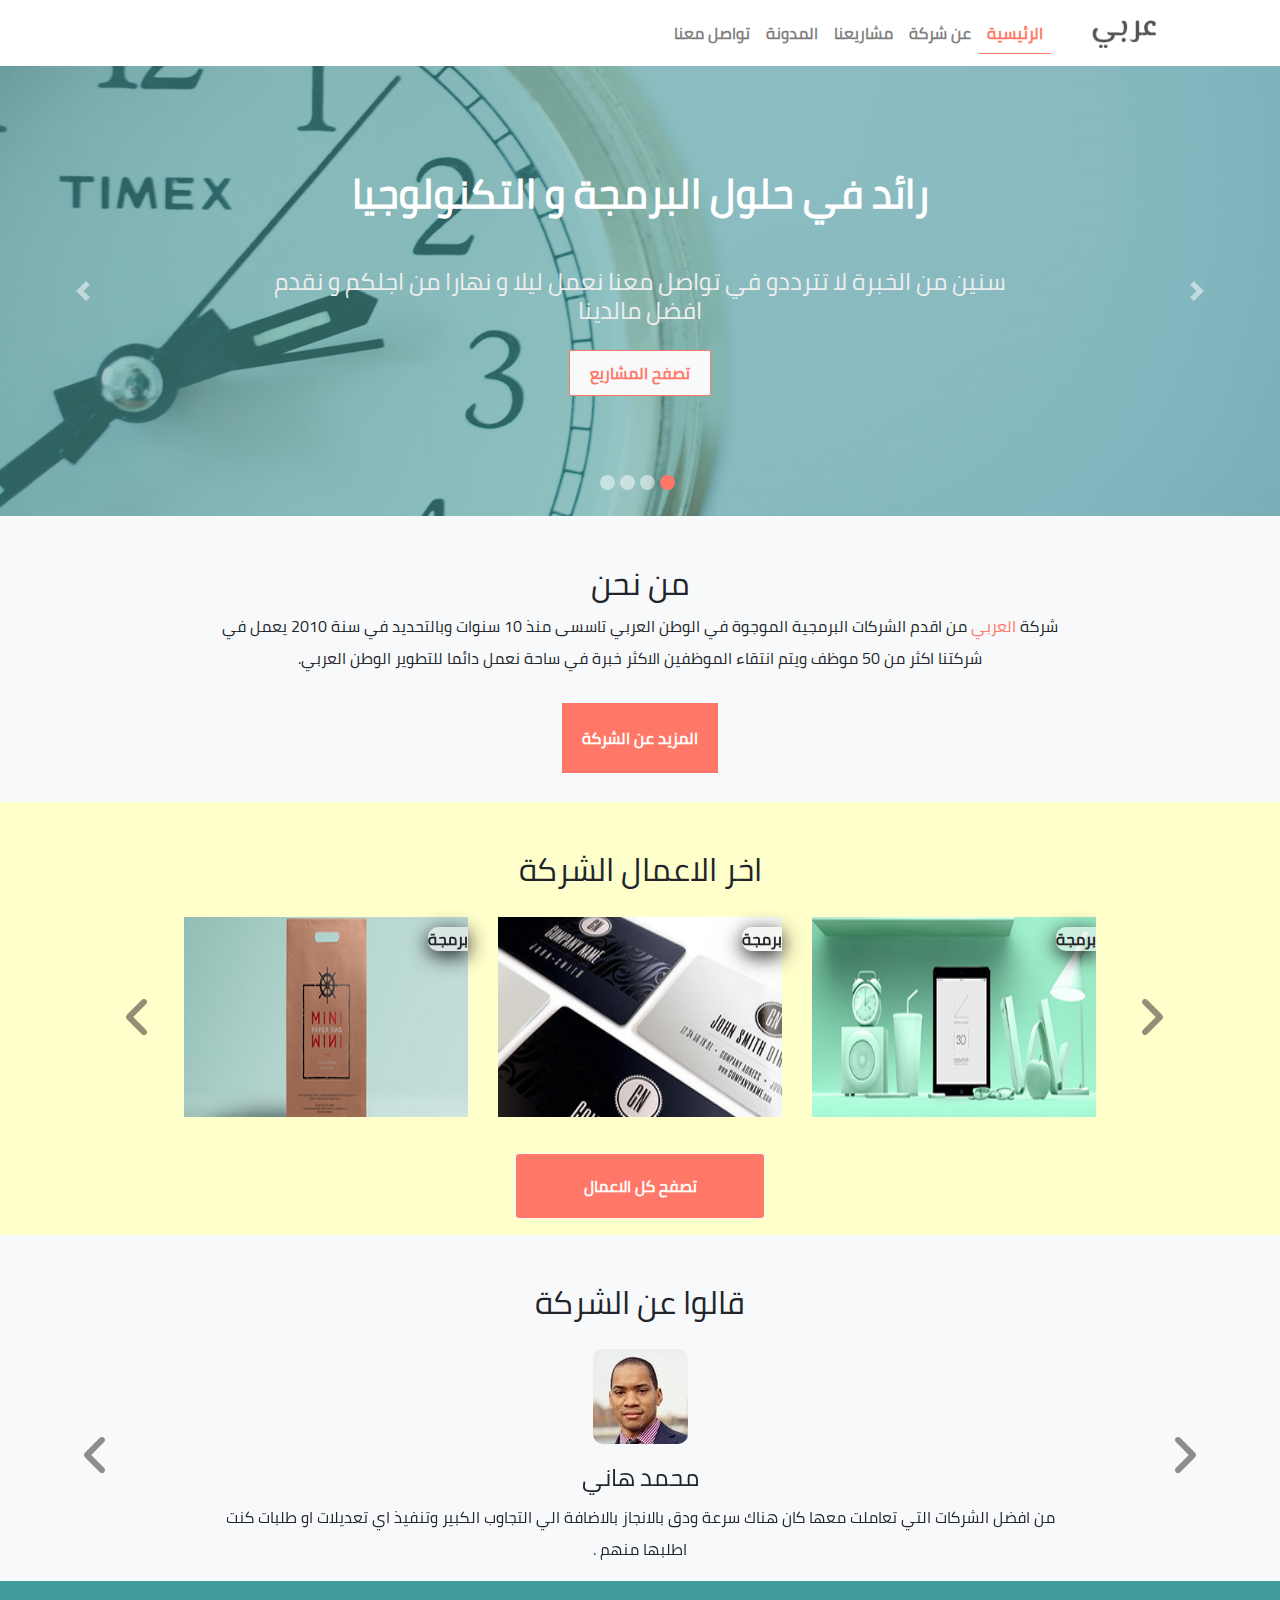
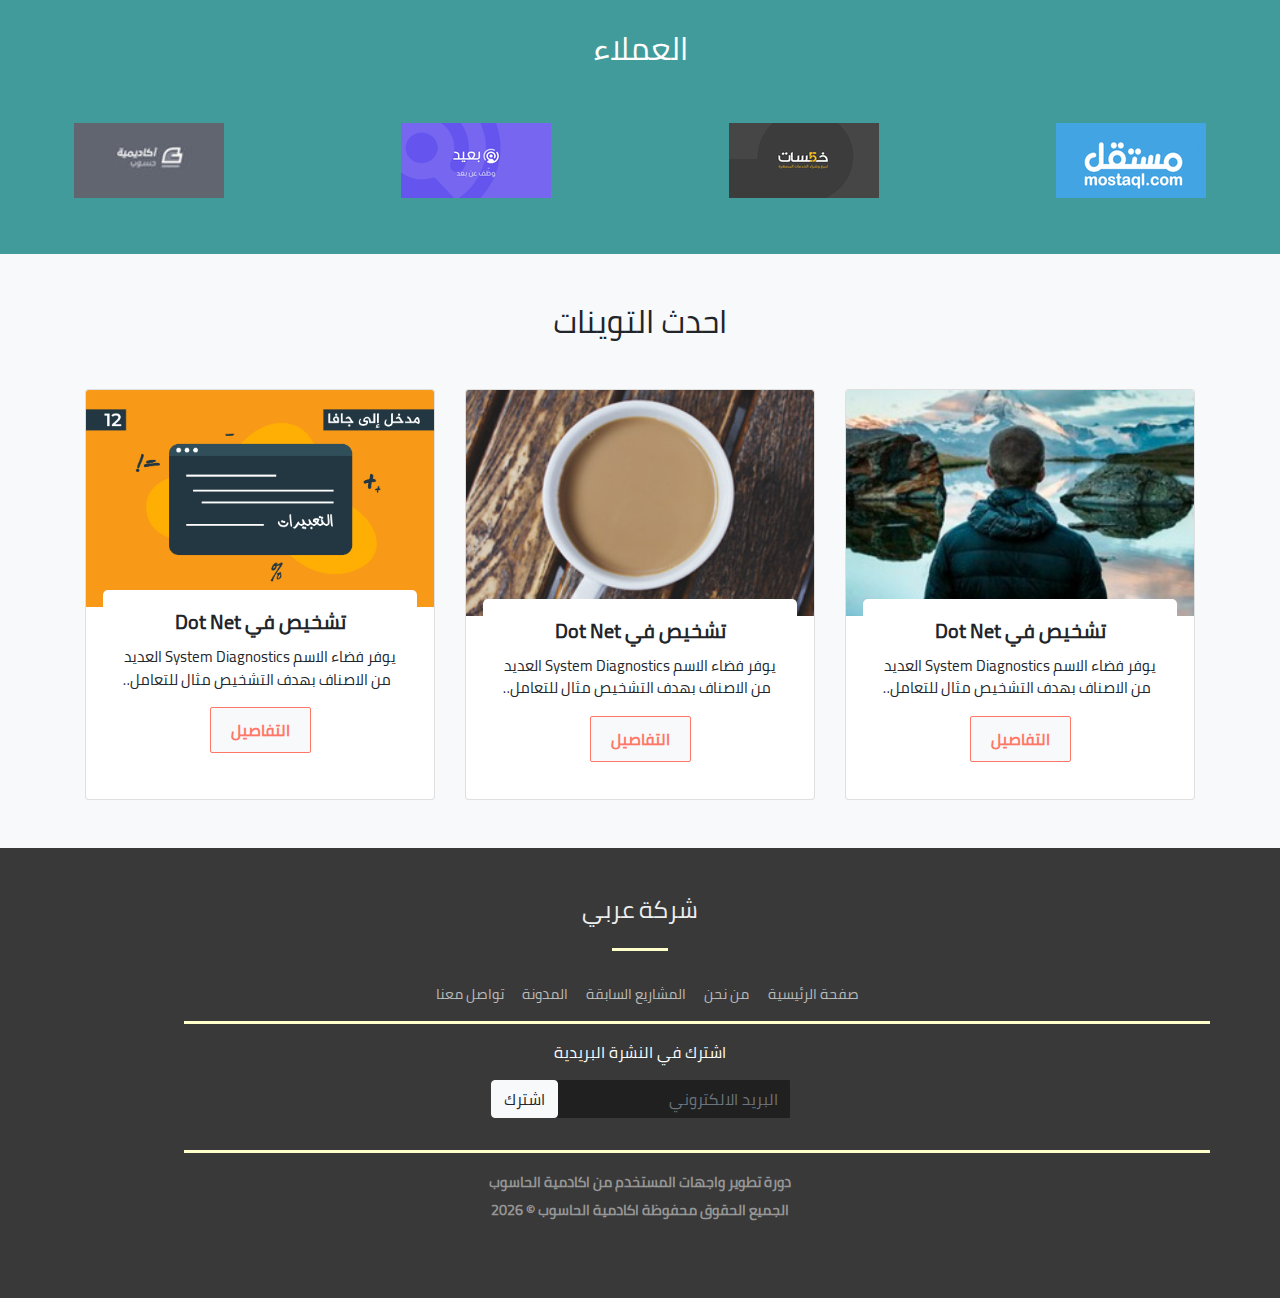
==== index.html @ d9197313 "Build Files Uploaded" ====
<!doctype html><html lang="en"><head><meta charset="UTF-8"><meta http-equiv="X-UA-Compatible" content="IE=edge"><meta name="viewport" content="width=device-width,initial-scale=1"><title>شركة عربي | الرئيسية</title><script defer="defer" src="js/bundle.js"></script><link href="css/style.css" rel="stylesheet"></head><body><div class="container-fluid bg-light"><section class="top-menu"><nav class="navbar navbar-expand-lg navbar-light w-100"><button class="navbar-toggler" type="button" data-toggle="collapse" data-target="#navbarSupportedContent" aria-controls="navbarSupportedContent" aria-expanded="false" aria-label="Toggle navigation"><span class="navbar-toggler-icon"></span></button> <a href="index.html" class="navbar-brand p-0"><img src="./images/logo.png" alt="logo"></a><div class="collapse navbar-collapse" id="navbarSupportedContent"><ul class="navbar-nav ml-auto"><li class="nav-item py-2 active"><a class="nav-link" href="/index.html">الرئيسية</a></li><li class="nav-item py-2"><a class="nav-link" href="/about.html">عن شركة</a></li><li class="nav-item py-2"><a class="nav-link" href="/projects.html">مشاريعنا</a></li><li class="nav-item py-2"><a class="nav-link" href="/blog.html">المدونة</a></li><li class="nav-item py-2"><a class="nav-link" href="/contact.html">تواصل معنا</a></li></ul></div></nav></section><section class="carousel-top"><div class="row d-block"><div id="carouselExampleCaptions" class="carousel slide" data-ride="carousel"><ol class="carousel-indicators"><li data-target="#carouselExampleCaptions" data-slide-to="0" class="active"></li><li data-target="#carouselExampleCaptions" data-slide-to="1"></li><li data-target="#carouselExampleCaptions" data-slide-to="2"></li><li data-target="#carouselExampleCaptions" data-slide-to="3"></li></ol><div class="carousel-inner"><div class="carousel-item active"><img src="./images/banner1.jpg" class="d-block w-100" alt="image"><div class="carousel-caption overlay d-none d-md-block"><h1>رائد في حلول البرمجة و التكنولوجيا</h1><h4>سنين من الخبرة لا تترددو في تواصل معنا نعمل ليلا و نهارا من اجلكم و نقدم افضل مالدينا</h4><a href="projects.html" class="btn btn-light custom-btn my-3">تصفح المشاريع</a></div></div><div class="carousel-item"><img src="./images/banner2.jpg" class="d-block w-100" alt="image"><div class="carousel-caption overlay d-none d-md-block"><h1>رائد في حلول البرمجة و التكنولوجيا</h1><h4>سنين من الخبرة لا تترددو في تواصل معنا نعمل ليلا و نهارا من اجلكم و نقدم افضل مالدينا</h4><a href="projects.html" class="btn btn-light custom-btn my-3">تصفح المشاريع</a></div></div><div class="carousel-item"><img src="./images/banner3.jpg" class="d-block w-100" alt="image"><div class="carousel-caption overlay d-none d-md-block"><h1>رائد في حلول البرمجة و التكنولوجيا</h1><h4>سنين من الخبرة لا تترددو في تواصل معنا نعمل ليلا و نهارا من اجلكم و نقدم افضل مالدينا</h4><a href="projects.html" class="btn btn-light custom-btn my-3">تصفح المشاريع</a></div></div><div class="carousel-item"><img src="./images/banner4.jpg" class="d-block w-100" alt="image"><div class="carousel-caption overlay d-none d-md-block"><h1>رائد في حلول البرمجة و التكنولوجيا</h1><h4>سنين من الخبرة لا تترددو في تواصل معنا نعمل ليلا و نهارا من اجلكم و نقدم افضل مالدينا</h4><a href="projects.html" class="btn btn-light custom-btn my-3">تصفح المشاريع</a></div></div></div><a class="carousel-control-prev" href="#carouselExampleCaptions" role="button" data-slide="prev"><span class="carousel-control-prev-icon" aria-hidden="true"></span> <span class="sr-only">Previous</span> </a><a class="carousel-control-next" href="#carouselExampleCaptions" role="button" data-slide="next"><span class="carousel-control-next-icon" aria-hidden="true"></span> <span class="sr-only">Next</span></a></div></div></section><section class="who-are-we my-5"><div class="row justify-content-center"><div class="col-8"><div class="text-center"><h2>من نحن</h2><p class="custom-paragraph mb-5">شركة <span class="company-name">العربي</span> من اقدم الشركات البرمجية الموجوة في الوطن العربي تاسسى منذ 10 سنوات وبالتحديد في سنة 2010 يعمل في شركتنا اكثر من 50 موظف ويتم انتقاء الموظفين الاكثر خبرة في ساحة نعمل دائما للتطوير الوطن العربي.</p><a href="about.html" class="custom-btn-main my-5">المزيد عن الشركة</a></div></div></div></section><section class="projects"><div class="container"><div class="row"><div class="col-12"><h2 class="text-center mt-5">اخر الاعمال الشركة</h2></div><div id="latest-company-projects" class="carousel slide mx-auto" data-ride="carousel"><div class="carousel-inner"><div class="carousel-item active"><div class="row"><div class="col-12 col-lg-4"><div class="thumnails2"><div class="project-category">برمجة</div><div class="caption2"><h5>برمجة تطبيقات</h5><p class="project-details">برمجة تطبيقات بالاستخدام Android Studion يعمل علي جميع اصدارات الاندرويد.</p><a href="project-details.html" class="btn btn-light custom-btn">تصفح المشروع</a></div><img src="./images/our-works-2.jpg" alt="our work" class="img-fluid h-100"></div></div><div class="col-12 col-lg-4"><div class="thumnails2"><div class="project-category">برمجة</div><div class="caption2"><h5>برمجة تطبيقات</h5><p class="project-details">برمجة تطبيقات بالاستخدام Android Studion يعمل علي جميع اصدارات الاندرويد.</p><a href="project-details.html" class="btn btn-light custom-btn">تصفح المشروع</a></div><img src="./images/our-works-1.jpg" alt="our work" class="img-fluid h-100"></div></div><div class="col-12 col-lg-4"><div class="thumnails2"><div class="project-category">برمجة</div><div class="caption2"><h5>برمجة تطبيقات</h5><p class="project-details">برمجة تطبيقات بالاستخدام Android Studion يعمل علي جميع اصدارات الاندرويد.</p><a href="project-details.html" class="btn btn-light custom-btn">تصفح المشروع</a></div><img src="./images/our-works-3.jpg" alt="our work" class="img-fluid h-100"></div></div></div></div><div class="carousel-item"><div class="row"><div class="col-12 col-lg-4"><div class="thumnails2"><div class="project-category">برمجة</div><div class="caption2"><h5>برمجة تطبيقات</h5><p class="project-details">برمجة تطبيقات بالاستخدام Android Studion يعمل علي جميع اصدارات الاندرويد.</p><a href="project-details.html" class="btn btn-light custom-btn">تصفح المشروع</a></div><img src="./images/our-works-2.jpg" alt="our work" class="img-fluid h-100"></div></div><div class="col-12 col-lg-4"><div class="thumnails2"><div class="project-category">برمجة</div><div class="caption2"><h5>برمجة تطبيقات</h5><p class="project-details">برمجة تطبيقات بالاستخدام Android Studion يعمل علي جميع اصدارات الاندرويد.</p><a href="project-details.html" class="btn btn-light custom-btn">تصفح المشروع</a></div><img src="./images/our-works-1.jpg" alt="our work" class="img-fluid h-100"></div></div><div class="col-12 col-lg-4"><div class="thumnails2"><div class="project-category">برمجة</div><div class="caption2"><h5>برمجة تطبيقات</h5><p class="project-details">برمجة تطبيقات بالاستخدام Android Studion يعمل علي جميع اصدارات الاندرويد.</p><a href="project-details.html" class="btn btn-light custom-btn">تصفح المشروع</a></div><img src="./images/our-works-3.jpg" alt="our work" class="img-fluid h-100"></div></div></div></div><div class="carousel-item"><div class="row"><div class="col-12 col-lg-4"><div class="thumnails2"><div class="project-category">برمجة</div><div class="caption2"><h5>برمجة تطبيقات</h5><p class="project-details">برمجة تطبيقات بالاستخدام Android Studion يعمل علي جميع اصدارات الاندرويد.</p><a href="project-details.html" class="btn btn-light custom-btn">تصفح المشروع</a></div><img src="./images/our-works-2.jpg" alt="our work" class="img-fluid h-100"></div></div><div class="col-12 col-lg-4"><div class="thumnails2"><div class="project-category">برمجة</div><div class="caption2"><h5>برمجة تطبيقات</h5><p class="project-details">برمجة تطبيقات بالاستخدام Android Studion يعمل علي جميع اصدارات الاندرويد.</p><a href="project-details.html" class="btn btn-light custom-btn">تصفح المشروع</a></div><img src="./images/our-works-1.jpg" alt="our work" class="img-fluid h-100"></div></div><div class="col-12 col-lg-4"><div class="thumnails2"><div class="project-category">برمجة</div><div class="caption2"><h5>برمجة تطبيقات</h5><p class="project-details">برمجة تطبيقات بالاستخدام Android Studion يعمل علي جميع اصدارات الاندرويد.</p><a href="project-details.html" class="btn btn-light custom-btn">تصفح المشروع</a></div><img src="./images/our-works-3.jpg" alt="our work" class="img-fluid h-100"></div></div></div></div></div><a class="carousel-control-prev" href="#latest-company-projects" role="button" data-slide="prev"><i class="fas fa-angle-right fa-3x"></i> </a><a class="carousel-control-next" href="#latest-company-projects" role="button" data-slide="next"><i class="fas fa-angle-left fa-3x"></i></a></div></div></div><div class="text-cnter justify-content-center d-flex"><a href="projects.html" class="btn btn-light custom-btn-main-lg my-3">تصفح كل الاعمال</a></div></section><section class="said-about-company"><h2 class="text-center mt-5">قالوا عن الشركة</h2><div id="about-company" class="carousel slide" data-ride="carousel"><div class="carousel-inner"><div class="carousel-item active"><div class="row justify-content-center"><div class="col-8"><div class="text-center"><img src="./images/team1.jpg" alt="image" class="custom-img"><h4>محمد هاني</h4><p class="custom-paragraph">من افضل الشركات التي تعاملت معها كان هناك سرعة ودق بالانجاز بالاضافة الي التجاوب الكبير وتنفيذ اي تعديلات او طلبات كنت اطلبها منهم .</p></div></div></div></div><div class="carousel-item"><div class="row justify-content-center"><div class="col-8"><div class="text-center"><img src="./images/team2.jpg" alt="image" class="custom-img"><h4>محمد</h4><p class="custom-paragraph">من افضل الشركات التي تعاملت معها كان هناك سرعة ودق بالانجاز بالاضافة الي التجاوب الكبير وتنفيذ اي تعديلات او طلبات كنت اطلبها منهم .</p></div></div></div></div><div class="carousel-item"><div class="row justify-content-center"><div class="col-8"><div class="text-center"><img src="./images/team3.jpg" alt="image" class="custom-img"><h4>محمد احمد</h4><p class="custom-paragraph">من افضل الشركات التي تعاملت معها كان هناك سرعة ودق بالانجاز بالاضافة الي التجاوب الكبير وتنفيذ اي تعديلات او طلبات كنت اطلبها منهم .</p></div></div></div></div></div><a class="carousel-control-prev" href="#about-company" role="button" data-slide="prev"><i class="fas fa-angle-right fa-3x"></i> </a><a class="carousel-control-next" href="#about-company" role="button" data-slide="next"><i class="fas fa-angle-left fa-3x"></i></a></div></section><div class="clients py-5"><h2 class="text-white text-center pb-5">العملاء</h2><div class="clinet-logos"><div class="row"><div class="col-12 col-sm-6 col-lg-3 d-flex justify-content-center"><a href="https://mostaql.com"><img src="./images/mostaql.png" class="mb-2" alt="mostagl"></a></div><div class="col-12 col-sm-6 col-lg-3 d-flex justify-content-center"><a href="https://khamsat.com"><img src="./images/khamsat.png" class="mb-2" alt="mostagl"></a></div><div class="col-12 col-sm-6 col-lg-3 d-flex justify-content-center"><a href="https://baaeed.com"><img src="./images/baaeed.png" class="mb-2" alt="mostagl"></a></div><div class="col-12 col-sm-6 col-lg-3 d-flex justify-content-center"><a href="https://hsoub.com"><img src="./images/academy-hsoub.jpg" class="mb-2" alt="mostagl"></a></div></div></div></div><div class="leste-posts"><div class="container"><div class="text-center my-5"><h2>احدث التوينات</h2></div><div class="row"><div class="col-md-4 d-flex justify-content-center"><div class="card mb-5" style="width:23rem"><img src="./images/blog1.jpg" class="card-img-top" alt="blog"><div class="card-body text-center"><h5 class="card-title">تشخيص في Dot Net</h5><p class="card-text project-details">يوفر فضاء الاسم System Diagnostics العديد من الاصناف بهدف التشخيص مثال للتعامل مع عمليات نظام (processes) و اخرى تعمل كعدادات لقياس الاداء.</p><a href="blog-details.html" class="btn btn-light custom-btn">التفاصيل</a></div></div></div><div class="col-md-4 d-flex justify-content-center"><div class="card mb-5" style="width:23rem"><img src="./images/blog3.jpg" class="card-img-top" alt="blog"><div class="card-body text-center"><h5 class="card-title">تشخيص في Dot Net</h5><p class="card-text project-details">يوفر فضاء الاسم System Diagnostics العديد من الاصناف بهدف التشخيص مثال للتعامل مع عمليات نظام (processes) و اخرى تعمل كعدادات لقياس الاداء.</p><a href="blog-details.html" class="btn btn-light custom-btn">التفاصيل</a></div></div></div><div class="col-md-4 d-flex justify-content-center"><div class="card mb-5" style="width:23rem"><img src="./images/blog2.png" class="card-img-top" alt="blog"><div class="card-body text-center"><h5 class="card-title">تشخيص في Dot Net</h5><p class="card-text project-details">يوفر فضاء الاسم System Diagnostics العديد من الاصناف بهدف التشخيص مثال للتعامل مع عمليات نظام (processes) و اخرى تعمل كعدادات لقياس الاداء.</p><a href="blog-details.html" class="btn btn-light custom-btn">التفاصيل</a></div></div></div></div></div></div></div><footer><div class="container"><div class="row text-cnetr"><div class="col-12 text-center"><h2 class="mt-5">شركة عربي</h2><hr class="line1"></div><div id="footer-nav-links" class="col-12 text-center mt-2"><a href=".">صفحة الرئيسية</a> <a href="about.html">من نحن </a><a href="projects.html">المشاريع السابقة </a><a href="blog.html">المدونة </a><a href="contact.html">تواصل معنا</a></div><hr class="line2"><div class="col-12 text-center"><label class="custom-heading text-white mb-3">اشترك في النشرة البريدية</label><form class="form form-inline justify-content-center"><div class="input-group input-group-lg mb-3"><div class="input-group-prepend"><input class="form-control" placeholder="البريد الالكتروني" aria-label="Example text with button addon" aria-describedby="button-addon1"></div><button class="btn btn-light" type="button" id="button-addon1">اشترك</button></div></form></div><hr class="line2"><div class="col-12 text-center"><a href="#" class="copyright-link copyright">دورة تطوير واجهات المستخدم من اكادمية الحاسوب</a><h5 class="copyright mt-2">الجميع الحقوق محفوظة اكادمية الحاسوب &copy; <span id="year"></span></h5></div></div></div></footer><script src="285ccde093209b141fe2.js"></script></body></html>
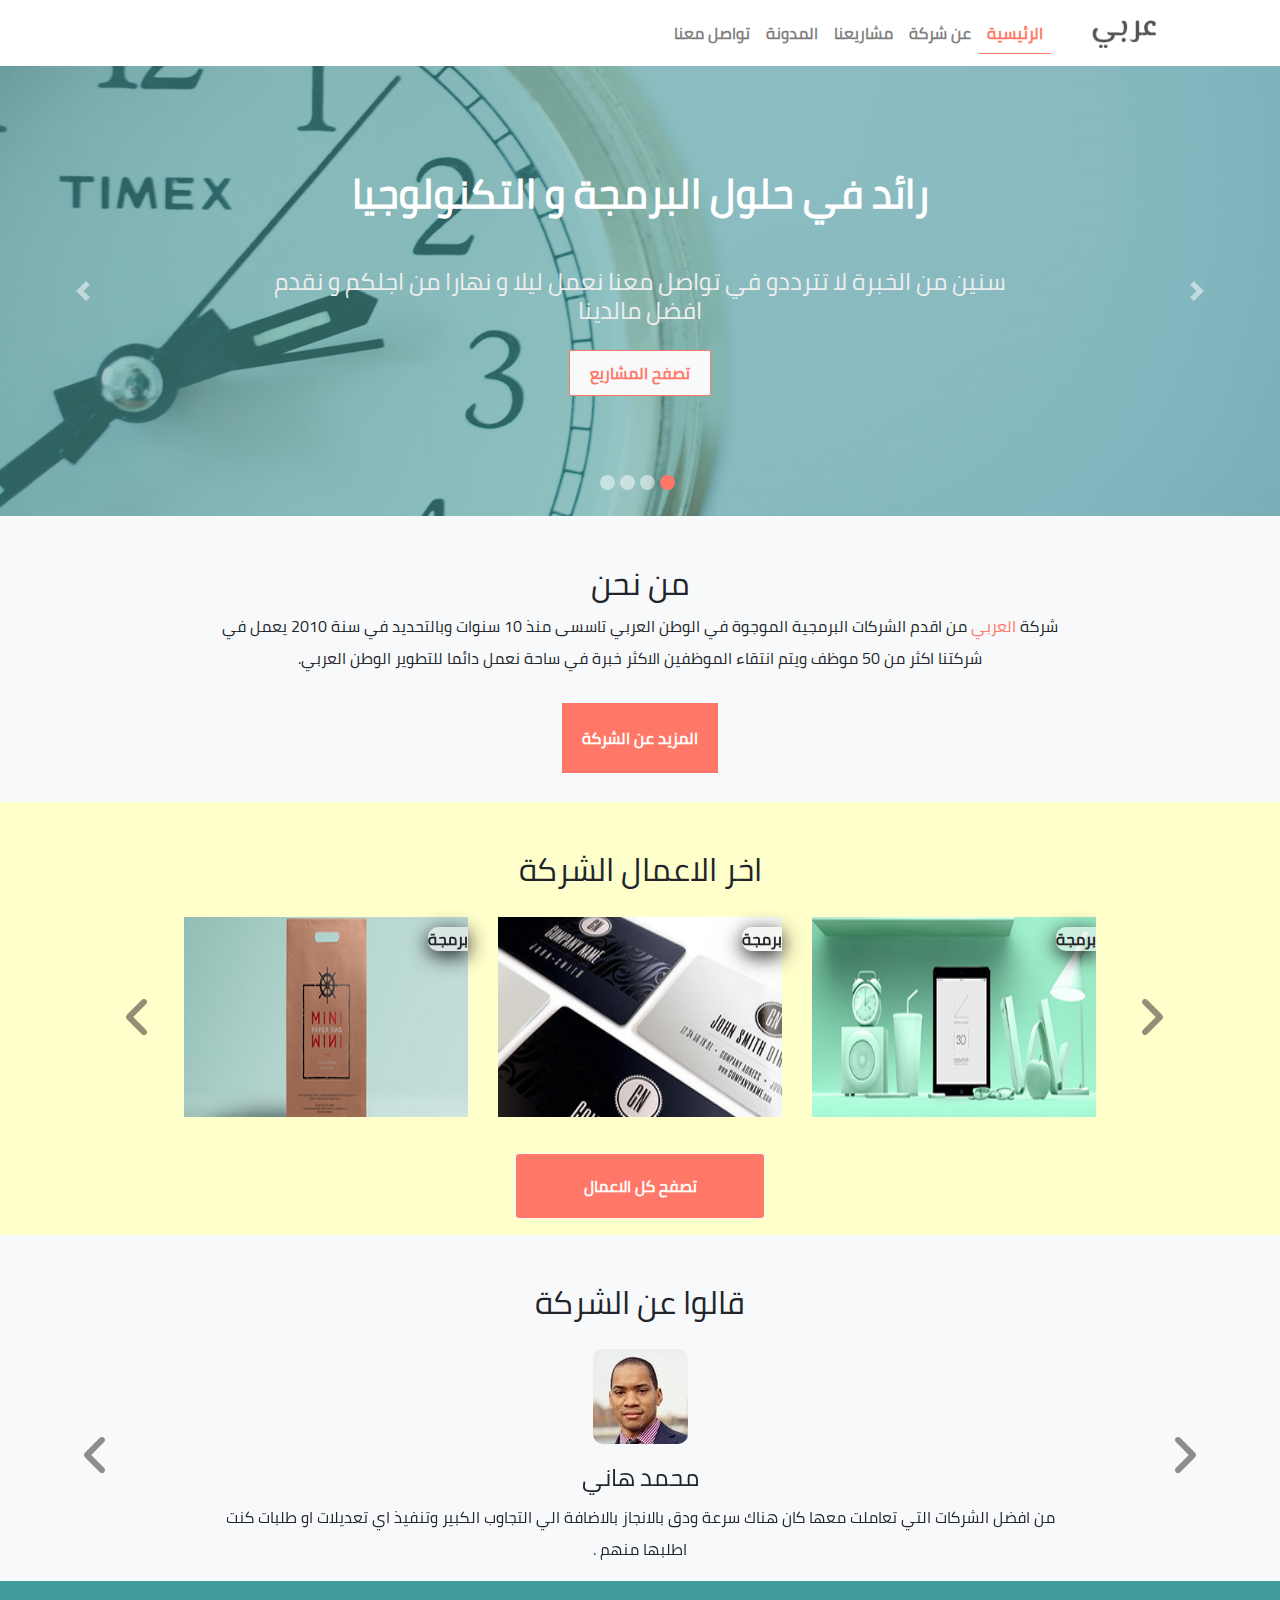
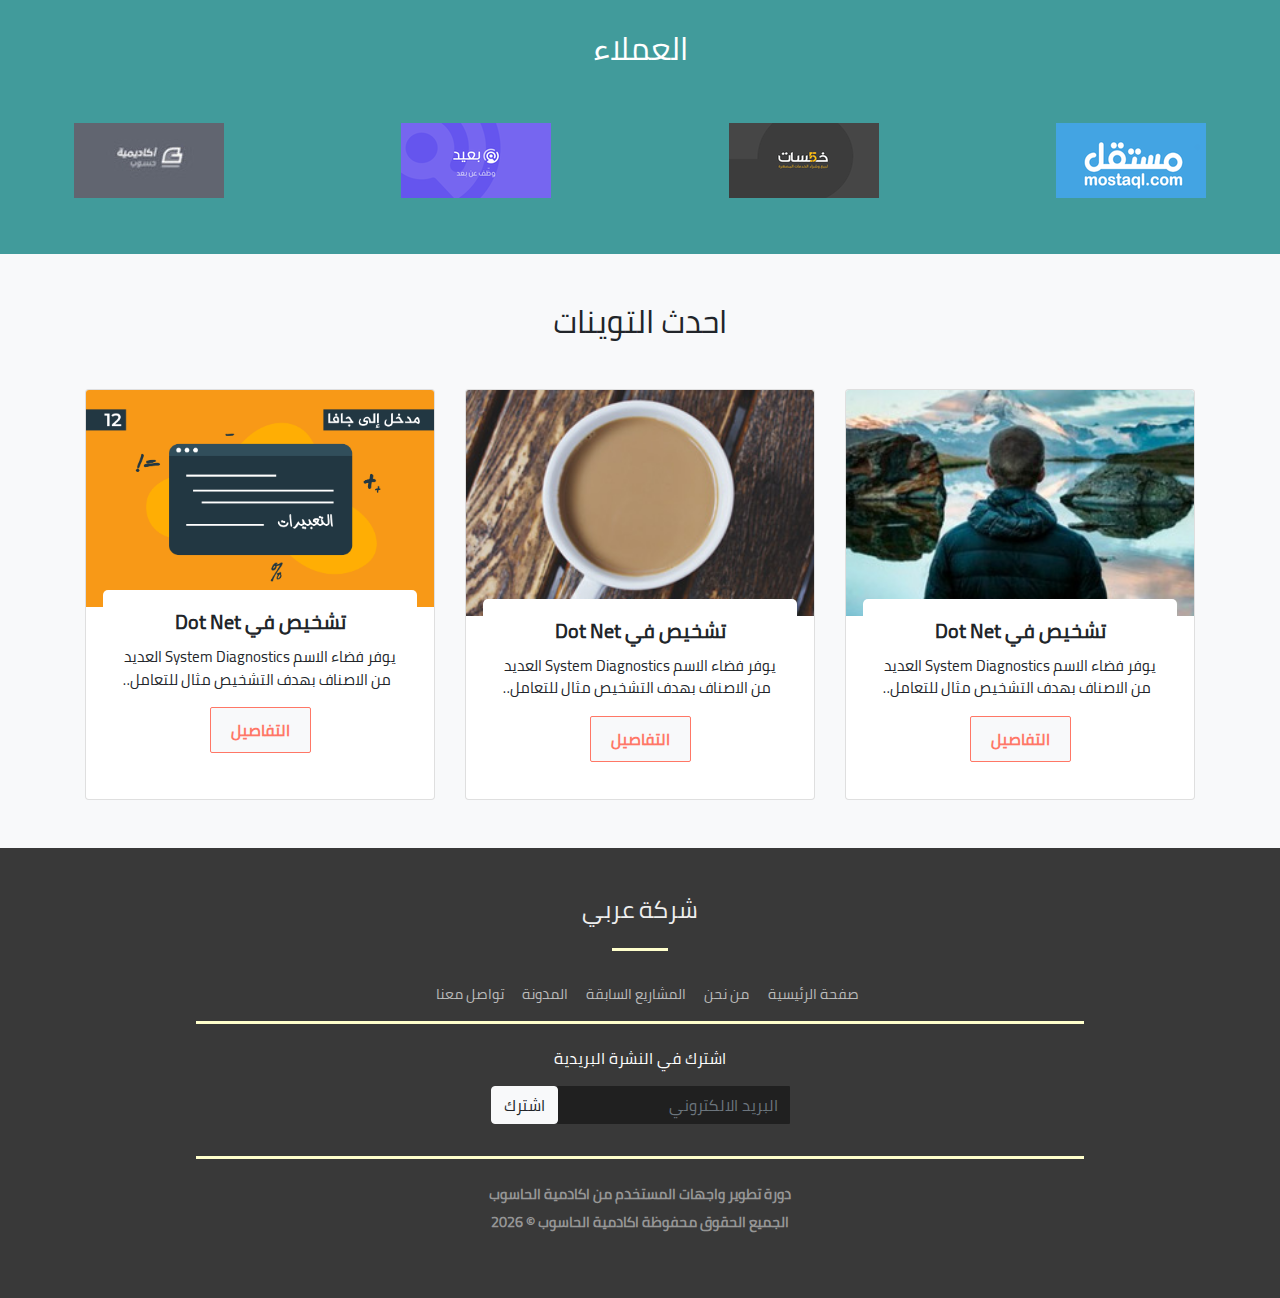
==== commit 308733a0: "Footer Files have Changed" ====
--- a/index.html
+++ b/index.html
@@ -1 +1 @@
-<!doctype html><html lang="en"><head><meta charset="UTF-8"><meta http-equiv="X-UA-Compatible" content="IE=edge"><meta name="viewport" content="width=device-width,initial-scale=1"><title>شركة عربي | الرئيسية</title><script defer="defer" src="js/bundle.js"></script><link href="css/style.css" rel="stylesheet"></head><body><div class="container-fluid bg-light"><section class="top-menu"><nav class="navbar navbar-expand-lg navbar-light w-100"><button class="navbar-toggler" type="button" data-toggle="collapse" data-target="#navbarSupportedContent" aria-controls="navbarSupportedContent" aria-expanded="false" aria-label="Toggle navigation"><span class="navbar-toggler-icon"></span></button> <a href="index.html" class="navbar-brand p-0"><img src="./images/logo.png" alt="logo"></a><div class="collapse navbar-collapse" id="navbarSupportedContent"><ul class="navbar-nav ml-auto"><li class="nav-item py-2 active"><a class="nav-link" href="/index.html">الرئيسية</a></li><li class="nav-item py-2"><a class="nav-link" href="/about.html">عن شركة</a></li><li class="nav-item py-2"><a class="nav-link" href="/projects.html">مشاريعنا</a></li><li class="nav-item py-2"><a class="nav-link" href="/blog.html">المدونة</a></li><li class="nav-item py-2"><a class="nav-link" href="/contact.html">تواصل معنا</a></li></ul></div></nav></section><section class="carousel-top"><div class="row d-block"><div id="carouselExampleCaptions" class="carousel slide" data-ride="carousel"><ol class="carousel-indicators"><li data-target="#carouselExampleCaptions" data-slide-to="0" class="active"></li><li data-target="#carouselExampleCaptions" data-slide-to="1"></li><li data-target="#carouselExampleCaptions" data-slide-to="2"></li><li data-target="#carouselExampleCaptions" data-slide-to="3"></li></ol><div class="carousel-inner"><div class="carousel-item active"><img src="./images/banner1.jpg" class="d-block w-100" alt="image"><div class="carousel-caption overlay d-none d-md-block"><h1>رائد في حلول البرمجة و التكنولوجيا</h1><h4>سنين من الخبرة لا تترددو في تواصل معنا نعمل ليلا و نهارا من اجلكم و نقدم افضل مالدينا</h4><a href="projects.html" class="btn btn-light custom-btn my-3">تصفح المشاريع</a></div></div><div class="carousel-item"><img src="./images/banner2.jpg" class="d-block w-100" alt="image"><div class="carousel-caption overlay d-none d-md-block"><h1>رائد في حلول البرمجة و التكنولوجيا</h1><h4>سنين من الخبرة لا تترددو في تواصل معنا نعمل ليلا و نهارا من اجلكم و نقدم افضل مالدينا</h4><a href="projects.html" class="btn btn-light custom-btn my-3">تصفح المشاريع</a></div></div><div class="carousel-item"><img src="./images/banner3.jpg" class="d-block w-100" alt="image"><div class="carousel-caption overlay d-none d-md-block"><h1>رائد في حلول البرمجة و التكنولوجيا</h1><h4>سنين من الخبرة لا تترددو في تواصل معنا نعمل ليلا و نهارا من اجلكم و نقدم افضل مالدينا</h4><a href="projects.html" class="btn btn-light custom-btn my-3">تصفح المشاريع</a></div></div><div class="carousel-item"><img src="./images/banner4.jpg" class="d-block w-100" alt="image"><div class="carousel-caption overlay d-none d-md-block"><h1>رائد في حلول البرمجة و التكنولوجيا</h1><h4>سنين من الخبرة لا تترددو في تواصل معنا نعمل ليلا و نهارا من اجلكم و نقدم افضل مالدينا</h4><a href="projects.html" class="btn btn-light custom-btn my-3">تصفح المشاريع</a></div></div></div><a class="carousel-control-prev" href="#carouselExampleCaptions" role="button" data-slide="prev"><span class="carousel-control-prev-icon" aria-hidden="true"></span> <span class="sr-only">Previous</span> </a><a class="carousel-control-next" href="#carouselExampleCaptions" role="button" data-slide="next"><span class="carousel-control-next-icon" aria-hidden="true"></span> <span class="sr-only">Next</span></a></div></div></section><section class="who-are-we my-5"><div class="row justify-content-center"><div class="col-8"><div class="text-center"><h2>من نحن</h2><p class="custom-paragraph mb-5">شركة <span class="company-name">العربي</span> من اقدم الشركات البرمجية الموجوة في الوطن العربي تاسسى منذ 10 سنوات وبالتحديد في سنة 2010 يعمل في شركتنا اكثر من 50 موظف ويتم انتقاء الموظفين الاكثر خبرة في ساحة نعمل دائما للتطوير الوطن العربي.</p><a href="about.html" class="custom-btn-main my-5">المزيد عن الشركة</a></div></div></div></section><section class="projects"><div class="container"><div class="row"><div class="col-12"><h2 class="text-center mt-5">اخر الاعمال الشركة</h2></div><div id="latest-company-projects" class="carousel slide mx-auto" data-ride="carousel"><div class="carousel-inner"><div class="carousel-item active"><div class="row"><div class="col-12 col-lg-4"><div class="thumnails2"><div class="project-category">برمجة</div><div class="caption2"><h5>برمجة تطبيقات</h5><p class="project-details">برمجة تطبيقات بالاستخدام Android Studion يعمل علي جميع اصدارات الاندرويد.</p><a href="project-details.html" class="btn btn-light custom-btn">تصفح المشروع</a></div><img src="./images/our-works-2.jpg" alt="our work" class="img-fluid h-100"></div></div><div class="col-12 col-lg-4"><div class="thumnails2"><div class="project-category">برمجة</div><div class="caption2"><h5>برمجة تطبيقات</h5><p class="project-details">برمجة تطبيقات بالاستخدام Android Studion يعمل علي جميع اصدارات الاندرويد.</p><a href="project-details.html" class="btn btn-light custom-btn">تصفح المشروع</a></div><img src="./images/our-works-1.jpg" alt="our work" class="img-fluid h-100"></div></div><div class="col-12 col-lg-4"><div class="thumnails2"><div class="project-category">برمجة</div><div class="caption2"><h5>برمجة تطبيقات</h5><p class="project-details">برمجة تطبيقات بالاستخدام Android Studion يعمل علي جميع اصدارات الاندرويد.</p><a href="project-details.html" class="btn btn-light custom-btn">تصفح المشروع</a></div><img src="./images/our-works-3.jpg" alt="our work" class="img-fluid h-100"></div></div></div></div><div class="carousel-item"><div class="row"><div class="col-12 col-lg-4"><div class="thumnails2"><div class="project-category">برمجة</div><div class="caption2"><h5>برمجة تطبيقات</h5><p class="project-details">برمجة تطبيقات بالاستخدام Android Studion يعمل علي جميع اصدارات الاندرويد.</p><a href="project-details.html" class="btn btn-light custom-btn">تصفح المشروع</a></div><img src="./images/our-works-2.jpg" alt="our work" class="img-fluid h-100"></div></div><div class="col-12 col-lg-4"><div class="thumnails2"><div class="project-category">برمجة</div><div class="caption2"><h5>برمجة تطبيقات</h5><p class="project-details">برمجة تطبيقات بالاستخدام Android Studion يعمل علي جميع اصدارات الاندرويد.</p><a href="project-details.html" class="btn btn-light custom-btn">تصفح المشروع</a></div><img src="./images/our-works-1.jpg" alt="our work" class="img-fluid h-100"></div></div><div class="col-12 col-lg-4"><div class="thumnails2"><div class="project-category">برمجة</div><div class="caption2"><h5>برمجة تطبيقات</h5><p class="project-details">برمجة تطبيقات بالاستخدام Android Studion يعمل علي جميع اصدارات الاندرويد.</p><a href="project-details.html" class="btn btn-light custom-btn">تصفح المشروع</a></div><img src="./images/our-works-3.jpg" alt="our work" class="img-fluid h-100"></div></div></div></div><div class="carousel-item"><div class="row"><div class="col-12 col-lg-4"><div class="thumnails2"><div class="project-category">برمجة</div><div class="caption2"><h5>برمجة تطبيقات</h5><p class="project-details">برمجة تطبيقات بالاستخدام Android Studion يعمل علي جميع اصدارات الاندرويد.</p><a href="project-details.html" class="btn btn-light custom-btn">تصفح المشروع</a></div><img src="./images/our-works-2.jpg" alt="our work" class="img-fluid h-100"></div></div><div class="col-12 col-lg-4"><div class="thumnails2"><div class="project-category">برمجة</div><div class="caption2"><h5>برمجة تطبيقات</h5><p class="project-details">برمجة تطبيقات بالاستخدام Android Studion يعمل علي جميع اصدارات الاندرويد.</p><a href="project-details.html" class="btn btn-light custom-btn">تصفح المشروع</a></div><img src="./images/our-works-1.jpg" alt="our work" class="img-fluid h-100"></div></div><div class="col-12 col-lg-4"><div class="thumnails2"><div class="project-category">برمجة</div><div class="caption2"><h5>برمجة تطبيقات</h5><p class="project-details">برمجة تطبيقات بالاستخدام Android Studion يعمل علي جميع اصدارات الاندرويد.</p><a href="project-details.html" class="btn btn-light custom-btn">تصفح المشروع</a></div><img src="./images/our-works-3.jpg" alt="our work" class="img-fluid h-100"></div></div></div></div></div><a class="carousel-control-prev" href="#latest-company-projects" role="button" data-slide="prev"><i class="fas fa-angle-right fa-3x"></i> </a><a class="carousel-control-next" href="#latest-company-projects" role="button" data-slide="next"><i class="fas fa-angle-left fa-3x"></i></a></div></div></div><div class="text-cnter justify-content-center d-flex"><a href="projects.html" class="btn btn-light custom-btn-main-lg my-3">تصفح كل الاعمال</a></div></section><section class="said-about-company"><h2 class="text-center mt-5">قالوا عن الشركة</h2><div id="about-company" class="carousel slide" data-ride="carousel"><div class="carousel-inner"><div class="carousel-item active"><div class="row justify-content-center"><div class="col-8"><div class="text-center"><img src="./images/team1.jpg" alt="image" class="custom-img"><h4>محمد هاني</h4><p class="custom-paragraph">من افضل الشركات التي تعاملت معها كان هناك سرعة ودق بالانجاز بالاضافة الي التجاوب الكبير وتنفيذ اي تعديلات او طلبات كنت اطلبها منهم .</p></div></div></div></div><div class="carousel-item"><div class="row justify-content-center"><div class="col-8"><div class="text-center"><img src="./images/team2.jpg" alt="image" class="custom-img"><h4>محمد</h4><p class="custom-paragraph">من افضل الشركات التي تعاملت معها كان هناك سرعة ودق بالانجاز بالاضافة الي التجاوب الكبير وتنفيذ اي تعديلات او طلبات كنت اطلبها منهم .</p></div></div></div></div><div class="carousel-item"><div class="row justify-content-center"><div class="col-8"><div class="text-center"><img src="./images/team3.jpg" alt="image" class="custom-img"><h4>محمد احمد</h4><p class="custom-paragraph">من افضل الشركات التي تعاملت معها كان هناك سرعة ودق بالانجاز بالاضافة الي التجاوب الكبير وتنفيذ اي تعديلات او طلبات كنت اطلبها منهم .</p></div></div></div></div></div><a class="carousel-control-prev" href="#about-company" role="button" data-slide="prev"><i class="fas fa-angle-right fa-3x"></i> </a><a class="carousel-control-next" href="#about-company" role="button" data-slide="next"><i class="fas fa-angle-left fa-3x"></i></a></div></section><div class="clients py-5"><h2 class="text-white text-center pb-5">العملاء</h2><div class="clinet-logos"><div class="row"><div class="col-12 col-sm-6 col-lg-3 d-flex justify-content-center"><a href="https://mostaql.com"><img src="./images/mostaql.png" class="mb-2" alt="mostagl"></a></div><div class="col-12 col-sm-6 col-lg-3 d-flex justify-content-center"><a href="https://khamsat.com"><img src="./images/khamsat.png" class="mb-2" alt="mostagl"></a></div><div class="col-12 col-sm-6 col-lg-3 d-flex justify-content-center"><a href="https://baaeed.com"><img src="./images/baaeed.png" class="mb-2" alt="mostagl"></a></div><div class="col-12 col-sm-6 col-lg-3 d-flex justify-content-center"><a href="https://hsoub.com"><img src="./images/academy-hsoub.jpg" class="mb-2" alt="mostagl"></a></div></div></div></div><div class="leste-posts"><div class="container"><div class="text-center my-5"><h2>احدث التوينات</h2></div><div class="row"><div class="col-md-4 d-flex justify-content-center"><div class="card mb-5" style="width:23rem"><img src="./images/blog1.jpg" class="card-img-top" alt="blog"><div class="card-body text-center"><h5 class="card-title">تشخيص في Dot Net</h5><p class="card-text project-details">يوفر فضاء الاسم System Diagnostics العديد من الاصناف بهدف التشخيص مثال للتعامل مع عمليات نظام (processes) و اخرى تعمل كعدادات لقياس الاداء.</p><a href="blog-details.html" class="btn btn-light custom-btn">التفاصيل</a></div></div></div><div class="col-md-4 d-flex justify-content-center"><div class="card mb-5" style="width:23rem"><img src="./images/blog3.jpg" class="card-img-top" alt="blog"><div class="card-body text-center"><h5 class="card-title">تشخيص في Dot Net</h5><p class="card-text project-details">يوفر فضاء الاسم System Diagnostics العديد من الاصناف بهدف التشخيص مثال للتعامل مع عمليات نظام (processes) و اخرى تعمل كعدادات لقياس الاداء.</p><a href="blog-details.html" class="btn btn-light custom-btn">التفاصيل</a></div></div></div><div class="col-md-4 d-flex justify-content-center"><div class="card mb-5" style="width:23rem"><img src="./images/blog2.png" class="card-img-top" alt="blog"><div class="card-body text-center"><h5 class="card-title">تشخيص في Dot Net</h5><p class="card-text project-details">يوفر فضاء الاسم System Diagnostics العديد من الاصناف بهدف التشخيص مثال للتعامل مع عمليات نظام (processes) و اخرى تعمل كعدادات لقياس الاداء.</p><a href="blog-details.html" class="btn btn-light custom-btn">التفاصيل</a></div></div></div></div></div></div></div><footer><div class="container"><div class="row text-cnetr"><div class="col-12 text-center"><h2 class="mt-5">شركة عربي</h2><hr class="line1"></div><div id="footer-nav-links" class="col-12 text-center mt-2"><a href=".">صفحة الرئيسية</a> <a href="about.html">من نحن </a><a href="projects.html">المشاريع السابقة </a><a href="blog.html">المدونة </a><a href="contact.html">تواصل معنا</a></div><hr class="line2"><div class="col-12 text-center"><label class="custom-heading text-white mb-3">اشترك في النشرة البريدية</label><form class="form form-inline justify-content-center"><div class="input-group input-group-lg mb-3"><div class="input-group-prepend"><input class="form-control" placeholder="البريد الالكتروني" aria-label="Example text with button addon" aria-describedby="button-addon1"></div><button class="btn btn-light" type="button" id="button-addon1">اشترك</button></div></form></div><hr class="line2"><div class="col-12 text-center"><a href="#" class="copyright-link copyright">دورة تطوير واجهات المستخدم من اكادمية الحاسوب</a><h5 class="copyright mt-2">الجميع الحقوق محفوظة اكادمية الحاسوب &copy; <span id="year"></span></h5></div></div></div></footer><script src="285ccde093209b141fe2.js"></script></body></html>+<!doctype html><html lang="en"><head><meta charset="UTF-8"><meta http-equiv="X-UA-Compatible" content="IE=edge"><meta name="viewport" content="width=device-width,initial-scale=1"><title>شركة عربي | الرئيسية</title><script defer="defer" src="js/bundle.js"></script><link href="css/style.css" rel="stylesheet"></head><body><div class="container-fluid bg-light"><section class="top-menu"><nav class="navbar navbar-expand-lg navbar-light w-100"><button class="navbar-toggler" type="button" data-toggle="collapse" data-target="#navbarSupportedContent" aria-controls="navbarSupportedContent" aria-expanded="false" aria-label="Toggle navigation"><span class="navbar-toggler-icon"></span></button> <a href="index.html" class="navbar-brand p-0"><img src="./images/logo.png" alt="logo"></a><div class="collapse navbar-collapse" id="navbarSupportedContent"><ul class="navbar-nav ml-auto"><li class="nav-item py-2 active"><a class="nav-link" href="/index.html">الرئيسية</a></li><li class="nav-item py-2"><a class="nav-link" href="/about.html">عن شركة</a></li><li class="nav-item py-2"><a class="nav-link" href="/projects.html">مشاريعنا</a></li><li class="nav-item py-2"><a class="nav-link" href="/blog.html">المدونة</a></li><li class="nav-item py-2"><a class="nav-link" href="/contact.html">تواصل معنا</a></li></ul></div></nav></section><section class="carousel-top"><div class="row d-block"><div id="carouselExampleCaptions" class="carousel slide" data-ride="carousel"><ol class="carousel-indicators"><li data-target="#carouselExampleCaptions" data-slide-to="0" class="active"></li><li data-target="#carouselExampleCaptions" data-slide-to="1"></li><li data-target="#carouselExampleCaptions" data-slide-to="2"></li><li data-target="#carouselExampleCaptions" data-slide-to="3"></li></ol><div class="carousel-inner"><div class="carousel-item active"><img src="./images/banner1.jpg" class="d-block w-100" alt="image"><div class="carousel-caption overlay d-none d-md-block"><h1>رائد في حلول البرمجة و التكنولوجيا</h1><h4>سنين من الخبرة لا تترددو في تواصل معنا نعمل ليلا و نهارا من اجلكم و نقدم افضل مالدينا</h4><a href="projects.html" class="btn btn-light custom-btn my-3">تصفح المشاريع</a></div></div><div class="carousel-item"><img src="./images/banner2.jpg" class="d-block w-100" alt="image"><div class="carousel-caption overlay d-none d-md-block"><h1>رائد في حلول البرمجة و التكنولوجيا</h1><h4>سنين من الخبرة لا تترددو في تواصل معنا نعمل ليلا و نهارا من اجلكم و نقدم افضل مالدينا</h4><a href="projects.html" class="btn btn-light custom-btn my-3">تصفح المشاريع</a></div></div><div class="carousel-item"><img src="./images/banner3.jpg" class="d-block w-100" alt="image"><div class="carousel-caption overlay d-none d-md-block"><h1>رائد في حلول البرمجة و التكنولوجيا</h1><h4>سنين من الخبرة لا تترددو في تواصل معنا نعمل ليلا و نهارا من اجلكم و نقدم افضل مالدينا</h4><a href="projects.html" class="btn btn-light custom-btn my-3">تصفح المشاريع</a></div></div><div class="carousel-item"><img src="./images/banner4.jpg" class="d-block w-100" alt="image"><div class="carousel-caption overlay d-none d-md-block"><h1>رائد في حلول البرمجة و التكنولوجيا</h1><h4>سنين من الخبرة لا تترددو في تواصل معنا نعمل ليلا و نهارا من اجلكم و نقدم افضل مالدينا</h4><a href="projects.html" class="btn btn-light custom-btn my-3">تصفح المشاريع</a></div></div></div><a class="carousel-control-prev" href="#carouselExampleCaptions" role="button" data-slide="prev"><span class="carousel-control-prev-icon" aria-hidden="true"></span> <span class="sr-only">Previous</span> </a><a class="carousel-control-next" href="#carouselExampleCaptions" role="button" data-slide="next"><span class="carousel-control-next-icon" aria-hidden="true"></span> <span class="sr-only">Next</span></a></div></div></section><section class="who-are-we my-5"><div class="row justify-content-center"><div class="col-8"><div class="text-center"><h2>من نحن</h2><p class="custom-paragraph mb-5">شركة <span class="company-name">العربي</span> من اقدم الشركات البرمجية الموجوة في الوطن العربي تاسسى منذ 10 سنوات وبالتحديد في سنة 2010 يعمل في شركتنا اكثر من 50 موظف ويتم انتقاء الموظفين الاكثر خبرة في ساحة نعمل دائما للتطوير الوطن العربي.</p><a href="about.html" class="custom-btn-main my-5">المزيد عن الشركة</a></div></div></div></section><section class="projects"><div class="container"><div class="row"><div class="col-12"><h2 class="text-center mt-5">اخر الاعمال الشركة</h2></div><div id="latest-company-projects" class="carousel slide mx-auto" data-ride="carousel"><div class="carousel-inner"><div class="carousel-item active"><div class="row"><div class="col-12 col-lg-4"><div class="thumnails2"><div class="project-category">برمجة</div><div class="caption2"><h5>برمجة تطبيقات</h5><p class="project-details">برمجة تطبيقات بالاستخدام Android Studion يعمل علي جميع اصدارات الاندرويد.</p><a href="project-details.html" class="btn btn-light custom-btn">تصفح المشروع</a></div><img src="./images/our-works-2.jpg" alt="our work" class="img-fluid h-100"></div></div><div class="col-12 col-lg-4"><div class="thumnails2"><div class="project-category">برمجة</div><div class="caption2"><h5>برمجة تطبيقات</h5><p class="project-details">برمجة تطبيقات بالاستخدام Android Studion يعمل علي جميع اصدارات الاندرويد.</p><a href="project-details.html" class="btn btn-light custom-btn">تصفح المشروع</a></div><img src="./images/our-works-1.jpg" alt="our work" class="img-fluid h-100"></div></div><div class="col-12 col-lg-4"><div class="thumnails2"><div class="project-category">برمجة</div><div class="caption2"><h5>برمجة تطبيقات</h5><p class="project-details">برمجة تطبيقات بالاستخدام Android Studion يعمل علي جميع اصدارات الاندرويد.</p><a href="project-details.html" class="btn btn-light custom-btn">تصفح المشروع</a></div><img src="./images/our-works-3.jpg" alt="our work" class="img-fluid h-100"></div></div></div></div><div class="carousel-item"><div class="row"><div class="col-12 col-lg-4"><div class="thumnails2"><div class="project-category">برمجة</div><div class="caption2"><h5>برمجة تطبيقات</h5><p class="project-details">برمجة تطبيقات بالاستخدام Android Studion يعمل علي جميع اصدارات الاندرويد.</p><a href="project-details.html" class="btn btn-light custom-btn">تصفح المشروع</a></div><img src="./images/our-works-2.jpg" alt="our work" class="img-fluid h-100"></div></div><div class="col-12 col-lg-4"><div class="thumnails2"><div class="project-category">برمجة</div><div class="caption2"><h5>برمجة تطبيقات</h5><p class="project-details">برمجة تطبيقات بالاستخدام Android Studion يعمل علي جميع اصدارات الاندرويد.</p><a href="project-details.html" class="btn btn-light custom-btn">تصفح المشروع</a></div><img src="./images/our-works-1.jpg" alt="our work" class="img-fluid h-100"></div></div><div class="col-12 col-lg-4"><div class="thumnails2"><div class="project-category">برمجة</div><div class="caption2"><h5>برمجة تطبيقات</h5><p class="project-details">برمجة تطبيقات بالاستخدام Android Studion يعمل علي جميع اصدارات الاندرويد.</p><a href="project-details.html" class="btn btn-light custom-btn">تصفح المشروع</a></div><img src="./images/our-works-3.jpg" alt="our work" class="img-fluid h-100"></div></div></div></div><div class="carousel-item"><div class="row"><div class="col-12 col-lg-4"><div class="thumnails2"><div class="project-category">برمجة</div><div class="caption2"><h5>برمجة تطبيقات</h5><p class="project-details">برمجة تطبيقات بالاستخدام Android Studion يعمل علي جميع اصدارات الاندرويد.</p><a href="project-details.html" class="btn btn-light custom-btn">تصفح المشروع</a></div><img src="./images/our-works-2.jpg" alt="our work" class="img-fluid h-100"></div></div><div class="col-12 col-lg-4"><div class="thumnails2"><div class="project-category">برمجة</div><div class="caption2"><h5>برمجة تطبيقات</h5><p class="project-details">برمجة تطبيقات بالاستخدام Android Studion يعمل علي جميع اصدارات الاندرويد.</p><a href="project-details.html" class="btn btn-light custom-btn">تصفح المشروع</a></div><img src="./images/our-works-1.jpg" alt="our work" class="img-fluid h-100"></div></div><div class="col-12 col-lg-4"><div class="thumnails2"><div class="project-category">برمجة</div><div class="caption2"><h5>برمجة تطبيقات</h5><p class="project-details">برمجة تطبيقات بالاستخدام Android Studion يعمل علي جميع اصدارات الاندرويد.</p><a href="project-details.html" class="btn btn-light custom-btn">تصفح المشروع</a></div><img src="./images/our-works-3.jpg" alt="our work" class="img-fluid h-100"></div></div></div></div></div><a class="carousel-control-prev" href="#latest-company-projects" role="button" data-slide="prev"><i class="fas fa-angle-right fa-3x"></i> </a><a class="carousel-control-next" href="#latest-company-projects" role="button" data-slide="next"><i class="fas fa-angle-left fa-3x"></i></a></div></div></div><div class="text-cnter justify-content-center d-flex"><a href="projects.html" class="btn btn-light custom-btn-main-lg my-3">تصفح كل الاعمال</a></div></section><section class="said-about-company"><h2 class="text-center mt-5">قالوا عن الشركة</h2><div id="about-company" class="carousel slide" data-ride="carousel"><div class="carousel-inner"><div class="carousel-item active"><div class="row justify-content-center"><div class="col-8"><div class="text-center"><img src="./images/team1.jpg" alt="image" class="custom-img"><h4>محمد هاني</h4><p class="custom-paragraph">من افضل الشركات التي تعاملت معها كان هناك سرعة ودق بالانجاز بالاضافة الي التجاوب الكبير وتنفيذ اي تعديلات او طلبات كنت اطلبها منهم .</p></div></div></div></div><div class="carousel-item"><div class="row justify-content-center"><div class="col-8"><div class="text-center"><img src="./images/team2.jpg" alt="image" class="custom-img"><h4>محمد</h4><p class="custom-paragraph">من افضل الشركات التي تعاملت معها كان هناك سرعة ودق بالانجاز بالاضافة الي التجاوب الكبير وتنفيذ اي تعديلات او طلبات كنت اطلبها منهم .</p></div></div></div></div><div class="carousel-item"><div class="row justify-content-center"><div class="col-8"><div class="text-center"><img src="./images/team3.jpg" alt="image" class="custom-img"><h4>محمد احمد</h4><p class="custom-paragraph">من افضل الشركات التي تعاملت معها كان هناك سرعة ودق بالانجاز بالاضافة الي التجاوب الكبير وتنفيذ اي تعديلات او طلبات كنت اطلبها منهم .</p></div></div></div></div></div><a class="carousel-control-prev" href="#about-company" role="button" data-slide="prev"><i class="fas fa-angle-right fa-3x"></i> </a><a class="carousel-control-next" href="#about-company" role="button" data-slide="next"><i class="fas fa-angle-left fa-3x"></i></a></div></section><div class="clients py-5"><h2 class="text-white text-center pb-5">العملاء</h2><div class="clinet-logos"><div class="row"><div class="col-12 col-sm-6 col-lg-3 d-flex justify-content-center"><a href="https://mostaql.com"><img src="./images/mostaql.png" class="mb-2" alt="mostagl"></a></div><div class="col-12 col-sm-6 col-lg-3 d-flex justify-content-center"><a href="https://khamsat.com"><img src="./images/khamsat.png" class="mb-2" alt="mostagl"></a></div><div class="col-12 col-sm-6 col-lg-3 d-flex justify-content-center"><a href="https://baaeed.com"><img src="./images/baaeed.png" class="mb-2" alt="mostagl"></a></div><div class="col-12 col-sm-6 col-lg-3 d-flex justify-content-center"><a href="https://hsoub.com"><img src="./images/academy-hsoub.jpg" class="mb-2" alt="mostagl"></a></div></div></div></div><div class="leste-posts"><div class="container"><div class="text-center my-5"><h2>احدث التوينات</h2></div><div class="row"><div class="col-md-4 d-flex justify-content-center"><div class="card mb-5" style="width:23rem"><img src="./images/blog1.jpg" class="card-img-top" alt="blog"><div class="card-body text-center"><h5 class="card-title">تشخيص في Dot Net</h5><p class="card-text project-details">يوفر فضاء الاسم System Diagnostics العديد من الاصناف بهدف التشخيص مثال للتعامل مع عمليات نظام (processes) و اخرى تعمل كعدادات لقياس الاداء.</p><a href="blog-details.html" class="btn btn-light custom-btn">التفاصيل</a></div></div></div><div class="col-md-4 d-flex justify-content-center"><div class="card mb-5" style="width:23rem"><img src="./images/blog3.jpg" class="card-img-top" alt="blog"><div class="card-body text-center"><h5 class="card-title">تشخيص في Dot Net</h5><p class="card-text project-details">يوفر فضاء الاسم System Diagnostics العديد من الاصناف بهدف التشخيص مثال للتعامل مع عمليات نظام (processes) و اخرى تعمل كعدادات لقياس الاداء.</p><a href="blog-details.html" class="btn btn-light custom-btn">التفاصيل</a></div></div></div><div class="col-md-4 d-flex justify-content-center"><div class="card mb-5" style="width:23rem"><img src="./images/blog2.png" class="card-img-top" alt="blog"><div class="card-body text-center"><h5 class="card-title">تشخيص في Dot Net</h5><p class="card-text project-details">يوفر فضاء الاسم System Diagnostics العديد من الاصناف بهدف التشخيص مثال للتعامل مع عمليات نظام (processes) و اخرى تعمل كعدادات لقياس الاداء.</p><a href="blog-details.html" class="btn btn-light custom-btn">التفاصيل</a></div></div></div></div></div></div></div><footer><div class="container"><div class="row text-cnetr"><div class="col-12 text-center"><h2 class="mt-5">شركة عربي</h2><hr class="line1"></div><div id="footer-nav-links" class="col-12 text-center mt-2"><a href=".">صفحة الرئيسية</a> <a href="about.html">من نحن </a><a href="projects.html">المشاريع السابقة </a><a href="blog.html">المدونة </a><a href="contact.html">تواصل معنا</a><hr class="line2"></div><div class="col-12 text-center"><label class="custom-heading text-white mb-3">اشترك في النشرة البريدية</label><form class="form form-inline justify-content-center"><div class="input-group input-group-lg mb-3"><div class="input-group-prepend"><input class="form-control" placeholder="البريد الالكتروني" aria-label="Example text with button addon" aria-describedby="button-addon1"></div><button class="btn btn-light" type="button" id="button-addon1">اشترك</button></div></form><hr class="line2"></div><div class="col-12 text-center"><a href="#" class="copyright-link copyright">دورة تطوير واجهات المستخدم من اكادمية الحاسوب</a><h5 class="copyright mt-2">الجميع الحقوق محفوظة اكادمية الحاسوب &copy; <span id="year"></span></h5></div></div></div></footer><script src="285ccde093209b141fe2.js"></script></body></html>